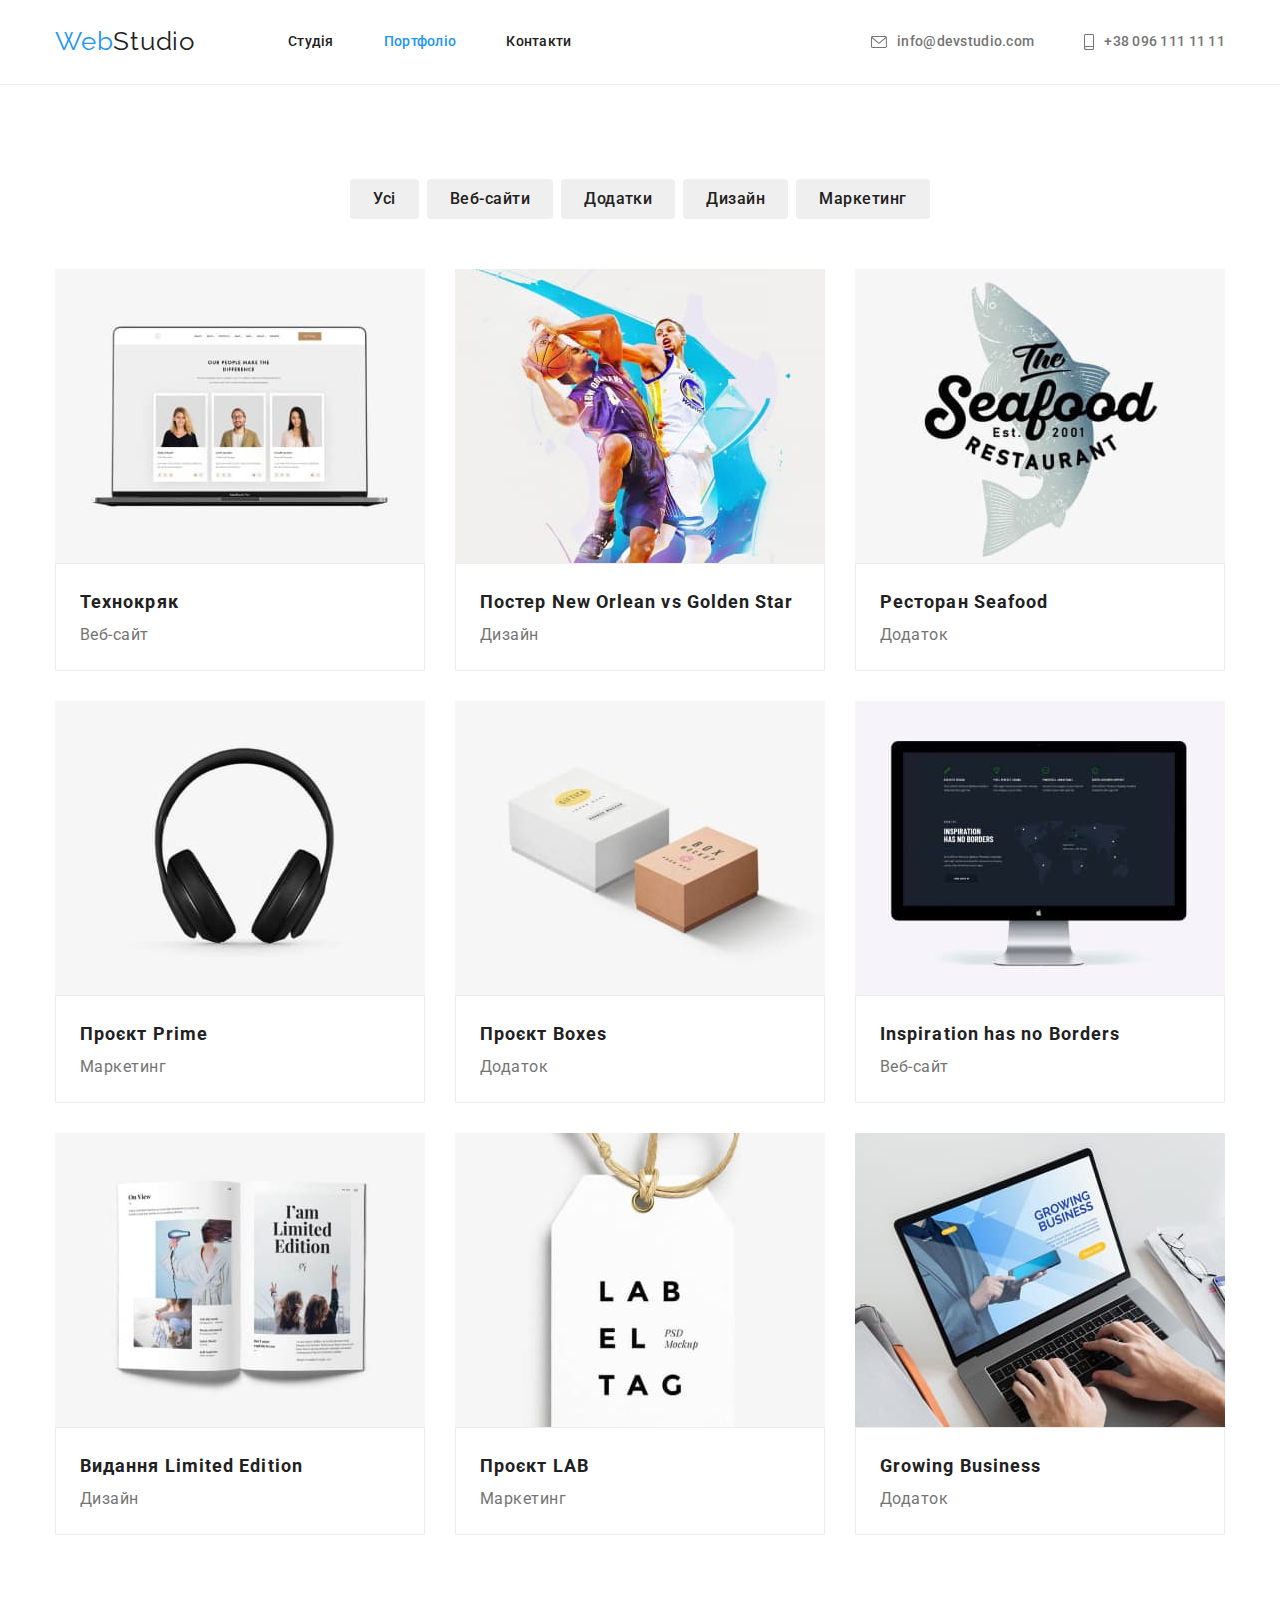
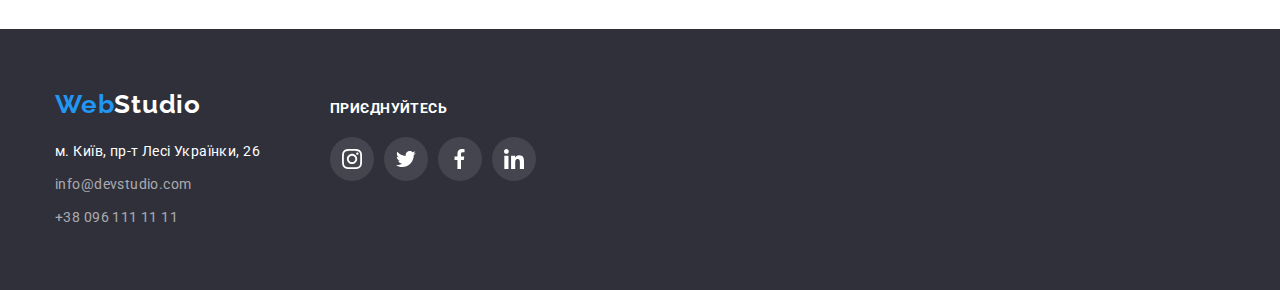
==== portfolio.html @ c9f730bd "Клоновано роботу та додано js" ====
<!DOCTYPE html>
<html lang="uk">
  <head>
    <meta charset="UTF-8" />
    <meta http-equiv="X-UA-Compatible" content="IE=edge" />
    <meta name="viewport" content="width=device-width, initial-scale=1.0" />
    <title>Портфоліо</title>
    <link
      href="https://fonts.googleapis.com/css2?family=Raleway:wght@700&family=Roboto:wght@400;500;700;900&display=swap"
      rel="stylesheet"
    />
    <link
      rel="stylesheet"
      href="https://cdn.jsdelivr.net/npm/modern-normalize@1.1.0/modern-normalize.min.css"
    />
    <link rel="stylesheet" href="./css/styles.css" />
  </head>

  <body>
    <header class="header">
      <div class="container-header">
        <a href="./index.html" class="logo"><span class="logo-color">Web</span>Studio</a>
        <nav>
          <ul class="site-nav">
            <li class="item"><a href="./index.html" class="link">Студія</a></li>
            <li class="item"><a href="./portfolio.html" class="link current">Портфоліо</a></li>
            <li class="item"><a href="" class="link">Контакти</a></li>
          </ul>
        </nav>
        <ul class="contact-nav">
          <li class="item">
            <a href="mailto:info@devstudio.com" class="link">
              <svg class="icon-mail" width="16px" height="12px">
                <use href="./images/icon/symbol-defs.svg#icon-envelope"></use>
              </svg>
              info@devstudio.com
            </a>
          </li>
          <li class="item">
            <a href="tel:+380961111111" class="link">
              <svg class="icon-phone" width="10" height="16">
                <use href="./images/icon/symbol-defs.svg#icon-smartphone"></use>
              </svg>
              +38 096 111 11 11
            </a>
          </li>
        </ul>
      </div>
    </header>
    <main>
      <section class="filters section">
        <div class="container">
          <h1 class="visuality-hidden">Фільтри</h1>
          <ul class="filters-button">
            <li class="item"><button type="button" class="filter-button">Усі</button></li>
            <li class="item"><button type="button" class="filter-button">Веб-сайти</button></li>
            <li class="item"><button type="button" class="filter-button">Додатки</button></li>
            <li class="item"><button type="button" class="filter-button">Дизайн</button></li>
            <li class="item"><button type="button" class="filter-button">Маркетинг</button></li>
          </ul>
          <ul class="card-list">
            <li class="card">
              <a href="" class="card-link">
                <img
                  src="./images/portfolio/technocrack.jpg"
                  alt="Технокряк"
                  width="370"
                  height="294"
                />
                <div class="card-text">
                  <h2 class="card-name">Технокряк</h2>
                  <p class="card-filter">Веб-сайт</p>
                </div>
              </a>
            </li>
            <li class="card">
              <a href="" class="card-link">
                <img
                  src="./images/portfolio/poster-new-orlean-vs-golden-star.jpg"
                  alt="Постер Новий Арлеан проти Золотої зірки"
                  width="370"
                  height="294"
                />
                <div class="card-text">
                  <h2 class="card-name">Постер <span lang="en">New Orlean vs Golden Star</span></h2>
                  <p class="card-filter">Дизайн</p>
                </div>
              </a>
            </li>
            <li class="card">
              <a href="" class="card-link">
                <img
                  src="./images/portfolio/restaurant-seafood.jpg"
                  alt="Ресторан Морська їжа"
                  width="370"
                  height="294"
                />
                <div class="card-text">
                  <h2 class="card-name">Ресторан <span lang="en">Seafood</span></h2>
                  <p class="card-filter">Додаток</p>
                </div>
              </a>
            </li>
            <li class="card">
              <a href="" class="card-link">
                <img
                  src="./images/portfolio/project-prime.jpg"
                  alt="Проєкт Прайм"
                  width="370"
                  height="294"
                />
                <div class="card-text">
                  <h2 class="card-name">Проєкт <span lang="en">Prime</span></h2>
                  <p class="card-filter">Маркетинг</p>
                </div>
              </a>
            </li>
            <li class="card">
              <a href="" class="card-link">
                <img
                  src="./images/portfolio/project-boxes.jpg"
                  alt="Проєкт Коробки"
                  width="370"
                  height="294"
                />
                <div class="card-text">
                  <h2 class="card-name">Проєкт <span lang="en">Boxes</span></h2>
                  <p class="card-filter">Додаток</p>
                </div>
              </a>
            </li>
            <li class="card">
              <a href="" class="card-link">
                <img
                  src="./images/portfolio/inspiration-has-no-borders.jpg"
                  alt="Натхнення не має кордонів"
                  width="370"
                  height="294"
                />
                <div class="card-text">
                  <h2 class="card-name" lang="en">Inspiration has no Borders</h2>
                  <p class="card-filter">Веб-сайт</p>
                </div>
              </a>
            </li>
            <li class="card">
              <a href="" class="card-link">
                <img
                  src="./images/portfolio/edition-limited-edition.jpg"
                  alt="Видання Лімітована серія"
                  width="370"
                  height="294"
                />
                <div class="card-text">
                  <h2 class="card-name">Видання <span lang="en">Limited Edition</span></h2>
                  <p class="card-filter">Дизайн</p>
                </div>
              </a>
            </li>
            <li class="card">
              <a href="" class="card-link">
                <img
                  src="./images/portfolio/project-lab.jpg"
                  alt="Проєкт ЛАБ"
                  width="370"
                  height="294"
                />
                <div class="card-text">
                  <h2 class="card-name">Проєкт <span lang="en">LAB</span></h2>
                  <p class="card-filter">Маркетинг</p>
                </div>
              </a>
            </li>
            <li class="card">
              <a href="" class="card-link">
                <img
                  src="./images/portfolio/growing-business.jpg"
                  alt="Зростаючий бізнес"
                  width="370"
                  height="294"
                />
                <div class="card-text">
                  <h2 class="card-name" lang="en">Growing Business</h2>
                  <p class="card-filter">Додаток</p>
                </div>
              </a>
            </li>
          </ul>
        </div>
      </section>
    </main>
    <footer class="footer">
      <div class="container-footer">
        <div class="container-footer-contact">
          <a href="./index.html" class="footer-logo"
            ><span class="footer-logo-color">Web</span>Studio</a
          >
          <address class="footer-data">
            <ul>
              <li class="footer-list">
                <a
                  href="https://goo.gl/maps/ptfZGaNhQpZEAZDF7"
                  class="footer-address"
                  target="_blank"
                  rel="noopener noreferrer"
                  >м. Київ, пр-т Лесі Українки, 26</a
                >
              </li>
              <li class="footer-list">
                <a href="mailto:info@devstudio.com" class="footer-contact">info@devstudio.com</a>
              </li>
              <li>
                <a href="tel:+380961111111" class="footer-contact">+38 096 111 11 11</a>
              </li>
            </ul>
          </address>
        </div>
        <div class="container-footer-joib">
          <h2 class="footer-join">ПРИЄДНУЙТЕСЬ</h2>
          <ul class="footer-join-list">
            <li class="footer-join-element">
              <a href="https://www.instagram.com" class="footer-join-link">
                <svg class="footer-link-icon" width="20" height="20">
                  <use href="./images/icon/symbol-defs.svg#icon-instagram"></use>
                </svg>
              </a>
            </li>
            <li class="footer-join-element">
              <a href="https://www.twitter.com" class="footer-join-link">
                <svg class="footer-link-icon" width="20" height="20">
                  <use href="./images/icon/symbol-defs.svg#icon-twitter"></use>
                </svg>
              </a>
            </li>
            <li class="footer-join-element">
              <a href="https://www.facebook.com" class="footer-join-link">
                <svg class="footer-link-icon" width="20" height="20">
                  <use href="./images/icon/symbol-defs.svg#icon-facebook"></use>
                </svg>
              </a>
            </li>
            <li class="footer-join-element">
              <a href="https://www.linkedin.com" class="footer-join-link">
                <svg class="footer-link-icon" width="20" height="20">
                  <use href="./images/icon/symbol-defs.svg#icon-linkedin"></use>
                </svg>
              </a>
            </li>
          </ul>
        </div>
      </div>
    </footer>
  </body>
</html>
---- css/styles.css ----
:root {
    --primary-text-color: #FFFFFF;
    --title-text-colot: #212121;
    --accent-color: #757575;
    --accent-text-color: #2196f3;
    --special-background-color: #2F303A;
    --team-background-color: #F5F4FA;
    --contact-text-color: rgba(255, 255, 255, 0.6);
}

body {
    background-color: var(--primary-text-color);
    color: var(--title-text-colot);

    font-family: Roboto, sans-serif;
}

ul {
    list-style: none;
    padding-left: 0;
}

h1,
h2,
h3,
h4,
p,
ul {
    margin: 0 0;
}

img {
    display: block;
    max-width: 100%;
}

.visuality-hidden {
    position: absolute;
    width: 1px;
    height: 1px;
    margin: -1px;
    border: 0;
    padding: 0;
    white-space: nowrap;
    clip-path: inset(100%);
    clip: rect(0 0 0 0);
    overflow: hidden;
}

/*колір текста (чорний): #212121;*/
/*колір текста (синій): #2196F3;*/
/*колір текста (сірий): #757575;*/
/*колір логотипу: синій: #2196F3; чорний: #000000*/
/*колір фону (шапка, футер): #2F303A;*/
/*колір пошти та номера в футері: rgba(255, 255, 255, 0.6);*/
/*колір кнопки: #188CE8;*/

/* container  */

.container {
    width: 1200px;
    padding-left: 15px;
    padding-right: 15px;
    margin: 0 auto;
}

.section {
    padding: 94px 0;
}

/* HEADER  */

.header {
    background-color: var(--primary-text-color);
    border-bottom: 1px solid #ECECEC;
}

.container-header {
    display: flex;
    align-items: center;
    width: 1200px;
    padding-left: 15px;
    padding-right: 15px;
    margin: 0 auto;
}

.logo {
    margin-right: 93px;
    color: var(--title-text-colot);
    font-family: Raleway;
    font-size: 26px;
    line-height: 1.19;
    letter-spacing: 0.03em;
    text-decoration: none;
}

.logo-color {
    color: var(--accent-text-color);
    font-family: Raleway;
    letter-spacing: 0.03em;
}

.logo, .logo-color {
    padding: 24px 0;
}

.site-nav {
    display: flex;
}

.site-nav .item + .item,
.contact-nav .item + .item {
    margin-left: 50px;
}

.site-nav .link {
    display: block;
    padding: 32px 0;

    color: var(--title-text-colot);
    font-weight: 500;
    font-size: 14px;
    line-height: 1.4;
    letter-spacing: 0.02em;
    text-decoration: none;
}

.site-nav .link:hover,
.site-nav .link:focus {
    color: var(--accent-text-color);
}

.site-nav .link.current {
    color: var(--accent-text-color);
}

.contact-nav {
    margin-top: 0;
    margin-bottom: 0;
    display: flex;
    margin-left: auto;
}

.contact-nav .link {
    display: flex;
    padding: 32px 0;

    color: var(--accent-color);
    font-weight: 500;
    font-size: 14px;
    line-height: 1.4;
    letter-spacing: 0.02em;
    text-decoration: none;
    align-items: center;
}

.contact-nav .link:hover,
.contact-nav .link:focus {
    color: var(--accent-text-color);
}

.icon-mail {
    fill: currentColor;
    margin-right: 10px;
}

.icon-phone {
    fill: currentColor;
    margin-right: 10px;
}

/* HERO */

.hero {
margin-left: auto;
margin-right: auto;

    background-color: #C4C4C4;
    background-image: linear-gradient(rgba(47, 48, 58, 0.4), rgba(47, 48, 58, 0.4)),
    url(../images/background-image/bg-image.jpg); 
    background-repeat: no-repeat;
    background-position: center;
    background-size: cover;
    max-width: 1600px;
    height: 600px;
    padding: 200px 0;
    text-align: center;
}

.hero-title {
    margin-top: 0;
    margin-bottom: 30px;
    width: 696px;
    margin-left: auto;
    margin-right: auto;

    color: var(--primary-text-color);
    font-weight: 900;
    font-size: 44px;
    line-height: 1.36;
    letter-spacing: 0.06em;
    text-transform: uppercase;
}

.hero-button {
    padding: 10px 32px;
    border-radius: 4px;
    border: 1px solid transparent;

    font-weight: 700;
    background-color: var(--accent-text-color);
    color: var(--primary-text-color);
    font-size: 16px;
    line-height: 1.88;
    letter-spacing: 0.06em;
    cursor: pointer;
}

.hero-button:focus,
.hero-button:hover {
    background-color: #188CE8;
}

/* FEATURES */

.feature-list {
    display: flex;
    gap: 30px;
}

.feature-list .item {
    width: 270px;
}

.features-title {
    margin-top: 0;
    margin-bottom: 10px;

    color: var(--title-text-colot);
    font-size: 14px;
    line-height: 1.14;
    letter-spacing: 0.03em;
    text-transform: uppercase;
}

.features-icons {
    display: flex;
    margin-bottom: 30px;
    align-content: center;

    background-color: var(--team-background-color);
    height: 120px;
    align-items: center;
    justify-content: center;
}

.features-text {
    margin-top: 0;
    margin-bottom: 0;

    color: var(--accent-color);
    font-size: 14px;
    line-height: 1.71;
    letter-spacing: 0.03em;
}

/* ACTION  */

.action.section {
    padding-top: 0;
}

.action-title {
    margin-top: 0;
    margin-bottom: 50px;

    color: var(--title-text-colot);
    font-size: 36px;
    line-height: 1.17;
    letter-spacing: 0.03em;
    text-align: center;
}

.action-list {
    display: flex;
    padding: auto 0;
    gap: 30px;
}

.action-list .item {
    padding: 0;
}

/* TEAM */

.team {
    background-color: var(--team-background-color);
}

.team-list {
    display: flex;
    gap: 30px;
}

.team-title {
    margin-bottom: 50px;

    color: var(--title-text-colot);
    font-size: 36px;
    line-height: 1.17;
    letter-spacing: 0.03em;
    text-align: center;
}

.team-card {
    background-color: var(--primary-text-color);
    width: 270px;
    border-radius: 0px 0px 4px 4px;
    box-shadow: 
    0px 1px 3px rgba(0, 0, 0, 0.12), 
    0px 1px 1px rgba(0, 0, 0, 0.14), 
    0px 2px 1px rgba(0, 0, 0, 0.2);
}

.team-text {
    padding-top: 30px;
    padding-bottom: 30px;
}

.team-name {
    margin-bottom: 10px;

    color: var(--title-text-colot);
    font-weight: 500;
    font-size: 16px;
    line-height: 1.19;
    letter-spacing: 0.03em;
    text-align: center;
}

.team-position {
    margin-bottom: 16px;

    color: var(--accent-color);
    line-height: 1.19;
    letter-spacing: 0.03em;
    text-align: center;
}

.team-join-list {
    display: flex;
    gap: 10px;
    justify-content: center;
}

.team-join-link {
    background-color: var(--primary-text-color);
    color: #AFB1B8;
    width: 44px;
    height: 44px;
    border-radius: 50%;
    border: 1px solid transparent;
    display: flex;
    align-items: center;
    justify-content: center;
}

.team-link-icon {
    fill: currentColor;
}

.team-join-link:hover,
.team-join-link:focus {
    background-color: var(--accent-text-color);
    color: var(--primary-text-color);
    outline: transparent;
}

/* CLIENT */

.client-title {
    margin-bottom: 50px;

    font-size: 36px;
    line-height: 1.17;
    text-align: center;
    letter-spacing: 0.03em;
}

.client-list {
    display: flex;
    gap: 30px;
}

.client-link {
    width: 170px;
    height: 92px;
    color: #AFB1B8;
    border: 1px solid #AFB1B8;
    border-radius: 4px;
    display: flex;
    align-items: center;
    justify-content: center;
}

.client-logo {
    fill: currentColor;
}

.client-link:hover,
.client-link:focus {
    color: var(--accent-text-color);
    border: 1px solid currentColor;
    outline: transparent;
}

/* FILTER  */

.filters-button {
    display: flex;
    justify-content: center;
    gap: 8px;
    margin-bottom: 50px;
}

.filter-button {
    padding: 6px 22px;

    color: var(--title-text-colot);
    font-weight: 500;
    font-size: 16px;
    line-height: 1.63;
    letter-spacing: 0.03em;
    text-align: center;
    cursor: pointer;
    border-radius: 4px;
    border: 1px solid transparent;
}

.filter-button:hover,
.filter-button:focus {
    background-color: var(--accent-text-color);
    color: var(--primary-text-color);
    box-shadow:
    0px 3px 1px rgba(0, 0, 0, 0.1),
    0px 1px 2px rgba(0, 0, 0, 0.08),
    0px 2px 2px rgba(0, 0, 0, 0.12);
}

/* PORTFOLIO */

.card-list {
    display: flex;
    flex-wrap: wrap;
    gap: 30px;
    text-decoration: none;
}

.card {
    background-color: var(--primary-text-color);
    width: 370px;
}

.card-link {
    display: block;
    text-decoration: none;
    outline: transparent;
}

.card-link:hover, 
.card-link:focus {
    box-shadow: 
    0px 1px 1px rgba(0, 0, 0, 0.12), 
    0px 4px 4px rgba(0, 0, 0, 0.06), 
    1px 4px 6px rgba(0, 0, 0, 0.16);
}

.card-text {
    padding: 20px 24px;
    border: 1px solid #EEEEEE;
}

.card-name {
    color: var(--title-text-colot);
    font-size: 18px;
    line-height: 2;
    letter-spacing: 0.06em;
}

.card-filter {
    color: var(--accent-color);
    line-height: 1.88;
    letter-spacing: 0.03em;
}

/* FOOTER */

.footer {
    background-color: var(--special-background-color);
    padding: 60px 0;
}

.container-footer {
    display: flex;
    align-items: baseline;
    width: 1200px;
    padding-left: 15px;
    padding-right: 15px;
    margin: 0 auto;
}

.container-footer-contact {
    margin-right: 70px;
}

.footer-logo-color {
    color: var(--accent-text-color);
    font-family: Raleway;
    font-weight: 700;
    font-size: 26px;
    line-height: 1.19;
    letter-spacing: 0.03em;
    text-decoration: none;
}

.footer-logo {
    color: var(--primary-text-color);
    font-family: 'Raleway';
    font-weight: 700;
    font-size: 26px;
    line-height: 1.19;
    letter-spacing: 0.03em;
    text-decoration: none;
}

.footer-data {
    font-style: normal;
}

.footer-address {
    display: block;
    color: var(--primary-text-color);
    text-decoration: none;
    margin-top: 20px;
        
    font-size: 14px;
    line-height: 1.71;
    letter-spacing: 0.03em;
}

.footer-contact {
    display: block;
    color: var(--contact-text-color);
    text-decoration: none;
    margin-top: 9px;
    
    font-size: 14px;
    line-height: 1.71;
    letter-spacing: 0.03em;
}

.footer-address:focus,
.footer-address:hover,
.footer-contact:focus,
.footer-contact:hover {
    color: var(--accent-text-color);
}

.footer-join {
    margin-bottom: 20px;

    color: var(--primary-text-color);
    font-size: 14px;
    line-height: 1.14;
    letter-spacing: 0.03em;
}

.footer-join-list {
    display: inline-flex;
    gap: 10px;
    fill: var(--primary-text-color);
}

.footer-join-element {
    color: var(--primary-text-color);
}

.footer-join-link {
    background-color: rgba(255, 255, 255, 0.1);
    color: var(--primary-text-color);
    width: 44px;
    height: 44px;
    border-radius: 50%;
    border: 1px solid transparent;
    display: flex;
    align-items: center;
    justify-content: center;
}

.footer-link-icon {
    fill: currentColor;
}

.footer-join-link:hover,
.footer-join-link:focus {
    background-color: var(--accent-text-color);
    outline: transparent;
}
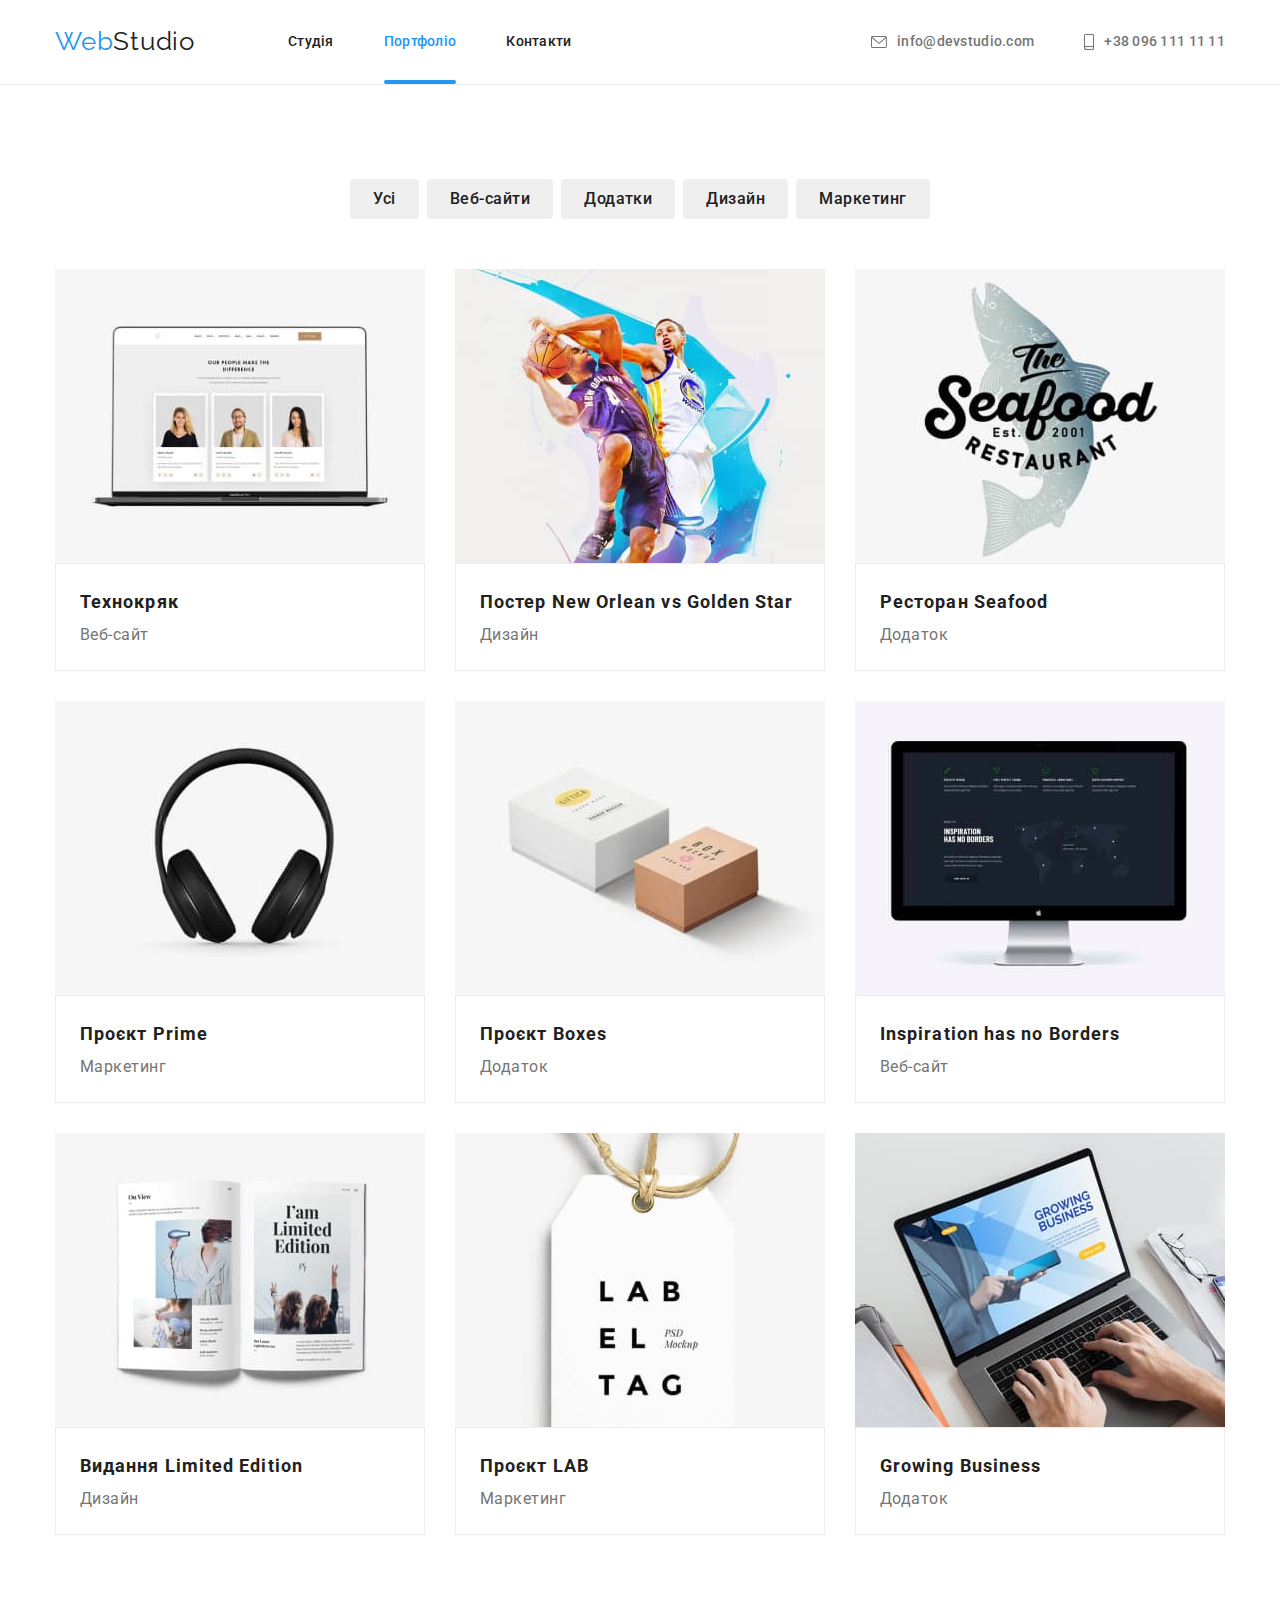
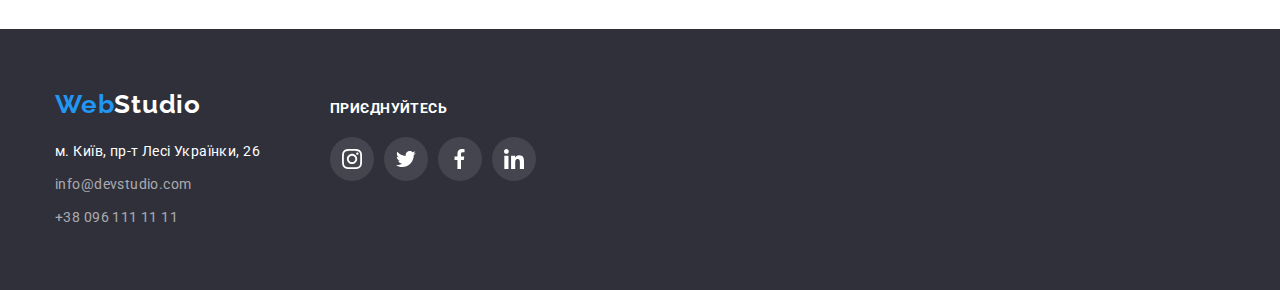
==== commit 28df0c23: "Робота 5 за прикладом" ====
--- a/portfolio.html
+++ b/portfolio.html
@@ -30,7 +30,7 @@
         <ul class="contact-nav">
           <li class="item">
             <a href="mailto:info@devstudio.com" class="link">
-              <svg class="icon-mail" width="16px" height="12px">
+              <svg class="icon-mail" width="16" height="12">
                 <use href="./images/icon/symbol-defs.svg#icon-envelope"></use>
               </svg>
               info@devstudio.com
@@ -60,130 +60,213 @@
           </ul>
           <ul class="card-list">
             <li class="card">
-              <a href="" class="card-link">
-                <img
-                  src="./images/portfolio/technocrack.jpg"
-                  alt="Технокряк"
-                  width="370"
-                  height="294"
-                />
-                <div class="card-text">
-                  <h2 class="card-name">Технокряк</h2>
-                  <p class="card-filter">Веб-сайт</p>
-                </div>
-              </a>
-            </li>
-            <li class="card">
-              <a href="" class="card-link">
-                <img
-                  src="./images/portfolio/poster-new-orlean-vs-golden-star.jpg"
-                  alt="Постер Новий Арлеан проти Золотої зірки"
-                  width="370"
-                  height="294"
-                />
-                <div class="card-text">
-                  <h2 class="card-name">Постер <span lang="en">New Orlean vs Golden Star</span></h2>
-                  <p class="card-filter">Дизайн</p>
-                </div>
-              </a>
-            </li>
-            <li class="card">
-              <a href="" class="card-link">
-                <img
-                  src="./images/portfolio/restaurant-seafood.jpg"
-                  alt="Ресторан Морська їжа"
-                  width="370"
-                  height="294"
-                />
-                <div class="card-text">
-                  <h2 class="card-name">Ресторан <span lang="en">Seafood</span></h2>
-                  <p class="card-filter">Додаток</p>
-                </div>
-              </a>
-            </li>
-            <li class="card">
-              <a href="" class="card-link">
-                <img
-                  src="./images/portfolio/project-prime.jpg"
-                  alt="Проєкт Прайм"
-                  width="370"
-                  height="294"
-                />
-                <div class="card-text">
-                  <h2 class="card-name">Проєкт <span lang="en">Prime</span></h2>
-                  <p class="card-filter">Маркетинг</p>
-                </div>
-              </a>
-            </li>
-            <li class="card">
-              <a href="" class="card-link">
-                <img
-                  src="./images/portfolio/project-boxes.jpg"
-                  alt="Проєкт Коробки"
-                  width="370"
-                  height="294"
-                />
-                <div class="card-text">
-                  <h2 class="card-name">Проєкт <span lang="en">Boxes</span></h2>
-                  <p class="card-filter">Додаток</p>
-                </div>
-              </a>
-            </li>
-            <li class="card">
-              <a href="" class="card-link">
-                <img
-                  src="./images/portfolio/inspiration-has-no-borders.jpg"
-                  alt="Натхнення не має кордонів"
-                  width="370"
-                  height="294"
-                />
-                <div class="card-text">
-                  <h2 class="card-name" lang="en">Inspiration has no Borders</h2>
-                  <p class="card-filter">Веб-сайт</p>
-                </div>
-              </a>
-            </li>
-            <li class="card">
-              <a href="" class="card-link">
-                <img
-                  src="./images/portfolio/edition-limited-edition.jpg"
-                  alt="Видання Лімітована серія"
-                  width="370"
-                  height="294"
-                />
-                <div class="card-text">
-                  <h2 class="card-name">Видання <span lang="en">Limited Edition</span></h2>
-                  <p class="card-filter">Дизайн</p>
-                </div>
-              </a>
-            </li>
-            <li class="card">
-              <a href="" class="card-link">
-                <img
-                  src="./images/portfolio/project-lab.jpg"
-                  alt="Проєкт ЛАБ"
-                  width="370"
-                  height="294"
-                />
-                <div class="card-text">
-                  <h2 class="card-name">Проєкт <span lang="en">LAB</span></h2>
-                  <p class="card-filter">Маркетинг</p>
-                </div>
-              </a>
-            </li>
-            <li class="card">
-              <a href="" class="card-link">
-                <img
-                  src="./images/portfolio/growing-business.jpg"
-                  alt="Зростаючий бізнес"
-                  width="370"
-                  height="294"
-                />
-                <div class="card-text">
-                  <h2 class="card-name" lang="en">Growing Business</h2>
-                  <p class="card-filter">Додаток</p>
-                </div>
-              </a>
+              <div class="card-section">
+                <a href="" class="card-link">
+                  <div class="card-secret">
+                    <img
+                      src="./images/portfolio/technocrack.jpg"
+                      alt="Технокряк"
+                      width="370"
+                      height="294"
+                    />
+                    <p class="card-description">
+                      Ресурс пропонує комплексні пропозиції з різним рівнем функціоналу та сервісів.
+                      Все це дозволить відвідувачу отримати вичерпні відомості про компанію чи
+                      приватну особу.
+                    </p>
+                  </div>
+                  <div class="card-text">
+                    <h2 class="card-name">Технокряк</h2>
+                    <p class="card-filter">Веб-сайт</p>
+                  </div>
+                </a>
+              </div>
+            </li>
+            <li class="card">
+              <div class="card-section">
+                <a href="" class="card-link">
+                  <div class="card-secret">
+                    <img
+                      src="./images/portfolio/poster-new-orlean-vs-golden-star.jpg"
+                      alt="Постер Новий Арлеан проти Золотої зірки"
+                      width="370"
+                      height="294"
+                    />
+                    <p class="card-description">
+                      Ресурс пропонує комплексні пропозиції з різним рівнем функціоналу та сервісів.
+                      Все це дозволить відвідувачу отримати вичерпні відомості про компанію чи
+                      приватну особу.
+                    </p>
+                  </div>
+                  <div class="card-text">
+                    <h2 class="card-name">
+                      Постер <span lang="en">New Orlean vs Golden Star</span>
+                    </h2>
+                    <p class="card-filter">Дизайн</p>
+                  </div>
+                </a>
+              </div>
+            </li>
+            <li class="card">
+              <div class="card-section">
+                <a href="" class="card-link">
+                  <div class="card-secret">
+                    <img
+                      src="./images/portfolio/restaurant-seafood.jpg"
+                      alt="Ресторан Морська їжа"
+                      width="370"
+                      height="294"
+                    />
+                    <p class="card-description">
+                      Ресурс пропонує комплексні пропозиції з різним рівнем функціоналу та сервісів.
+                      Все це дозволить відвідувачу отримати вичерпні відомості про компанію чи
+                      приватну особу.
+                    </p>
+                  </div>
+                  <div class="card-text">
+                    <h2 class="card-name">Ресторан <span lang="en">Seafood</span></h2>
+                    <p class="card-filter">Додаток</p>
+                  </div>
+                </a>
+              </div>
+            </li>
+            <li class="card">
+              <div class="card-section">
+                <a href="" class="card-link">
+                  <div class="card-secret">
+                    <img
+                      src="./images/portfolio/project-prime.jpg"
+                      alt="Проєкт Прайм"
+                      width="370"
+                      height="294"
+                    />
+                    <p class="card-description">
+                      Ресурс пропонує комплексні пропозиції з різним рівнем функціоналу та сервісів.
+                      Все це дозволить відвідувачу отримати вичерпні відомості про компанію чи
+                      приватну особу.
+                    </p>
+                  </div>
+                  <div class="card-text">
+                    <h2 class="card-name">Проєкт <span lang="en">Prime</span></h2>
+                    <p class="card-filter">Маркетинг</p>
+                  </div>
+                </a>
+              </div>
+            </li>
+            <li class="card">
+              <div class="card-section">
+                <a href="" class="card-link">
+                  <div class="card-secret">
+                    <img
+                      src="./images/portfolio/project-boxes.jpg"
+                      alt="Проєкт Коробки"
+                      width="370"
+                      height="294"
+                    />
+                    <p class="card-description">
+                      Ресурс пропонує комплексні пропозиції з різним рівнем функціоналу та сервісів.
+                      Все це дозволить відвідувачу отримати вичерпні відомості про компанію чи
+                      приватну особу.
+                    </p>
+                  </div>
+                  <div class="card-text">
+                    <h2 class="card-name">Проєкт <span lang="en">Boxes</span></h2>
+                    <p class="card-filter">Додаток</p>
+                  </div>
+                </a>
+              </div>
+            </li>
+            <li class="card">
+              <div class="card-section">
+                <a href="" class="card-link">
+                  <div class="card-secret">
+                    <img
+                      src="./images/portfolio/inspiration-has-no-borders.jpg"
+                      alt="Натхнення не має кордонів"
+                      width="370"
+                      height="294"
+                    />
+                    <p class="card-description">
+                      Ресурс пропонує комплексні пропозиції з різним рівнем функціоналу та сервісів.
+                      Все це дозволить відвідувачу отримати вичерпні відомості про компанію чи
+                      приватну особу.
+                    </p>
+                  </div>
+                  <div class="card-text">
+                    <h2 class="card-name" lang="en">Inspiration has no Borders</h2>
+                    <p class="card-filter">Веб-сайт</p>
+                  </div>
+                </a>
+              </div>
+            </li>
+            <li class="card">
+              <div class="card-section">
+                <a href="" class="card-link">
+                  <div class="card-secret">
+                    <img
+                      src="./images/portfolio/edition-limited-edition.jpg"
+                      alt="Видання Лімітована серія"
+                      width="370"
+                      height="294"
+                    />
+                    <p class="card-description">
+                      Ресурс пропонує комплексні пропозиції з різним рівнем функціоналу та сервісів.
+                      Все це дозволить відвідувачу отримати вичерпні відомості про компанію чи
+                      приватну особу.
+                    </p>
+                  </div>
+                  <div class="card-text">
+                    <h2 class="card-name">Видання <span lang="en">Limited Edition</span></h2>
+                    <p class="card-filter">Дизайн</p>
+                  </div>
+                </a>
+              </div>
+            </li>
+            <li class="card">
+              <div class="card-section">
+                <a href="" class="card-link">
+                  <div class="card-secret">
+                    <img
+                      src="./images/portfolio/project-lab.jpg"
+                      alt="Проєкт ЛАБ"
+                      width="370"
+                      height="294"
+                    />
+                    <p class="card-description">
+                      Ресурс пропонує комплексні пропозиції з різним рівнем функціоналу та сервісів.
+                      Все це дозволить відвідувачу отримати вичерпні відомості про компанію чи
+                      приватну особу.
+                    </p>
+                  </div>
+                  <div class="card-text">
+                    <h2 class="card-name">Проєкт <span lang="en">LAB</span></h2>
+                    <p class="card-filter">Маркетинг</p>
+                  </div>
+                </a>
+              </div>
+            </li>
+            <li class="card">
+              <div class="card-section">
+                <a href="" class="card-link">
+                  <div class="card-secret">
+                    <img
+                      src="./images/portfolio/growing-business.jpg"
+                      alt="Зростаючий бізнес"
+                      width="370"
+                      height="294"
+                    />
+                    <p class="card-description">
+                      Ресурс пропонує комплексні пропозиції з різним рівнем функціоналу та сервісів.
+                      Все це дозволить відвідувачу отримати вичерпні відомості про компанію чи
+                      приватну особу.
+                    </p>
+                  </div>
+                  <div class="card-text">
+                    <h2 class="card-name" lang="en">Growing Business</h2>
+                    <p class="card-filter">Додаток</p>
+                  </div>
+                </a>
+              </div>
             </li>
           </ul>
         </div>
--- a/css/styles.css
+++ b/css/styles.css
@@ -131,7 +131,22 @@
 }
 
 .site-nav .link.current {
+    position: relative;
     color: var(--accent-text-color);
+}
+
+.link.current::after {
+    content: '';
+
+    position: absolute;
+    left: 0;
+    bottom: 0;
+
+    display: block;
+    width: 100%;
+    height: 4px;
+    background-color: var(--accent-text-color);
+    border-radius: 2px;
 }
 
 .contact-nav {
@@ -221,6 +236,59 @@
     background-color: #188CE8;
 }
 
+.hero-backdrop {
+    position: fixed;
+    top: 0;
+    left: 0;
+
+    width: 100%;
+    height: 100%;
+
+    background-color: rgba(0, 0, 0, 0.2);
+}
+
+.hero-backdrop.is-hidden {
+    opacity: 0;
+    pointer-events: none;
+}
+
+.hero-modal {
+    position: absolute;
+    top: 50%;
+    left: 50%;
+    transform: translate(-50%, -50%);
+
+    min-width: 528px;
+    min-height: 581px;
+    
+    background-color: var(--primary-text-color);   
+    border-radius: 4px;
+    box-shadow: 
+    0px 1px 3px rgba(0, 0, 0, 0.12), 
+    0px 1px 1px rgba(0, 0, 0, 0.14), 
+    0px 2px 1px rgba(0, 0, 0, 0.2);
+}
+
+.hero-button-close {
+    position: absolute;
+    padding: 5px;
+
+    top: 8px;
+    right: 8px;
+
+    background-color: transparent;
+    fill: #000000;
+    cursor: pointer;
+    border-radius: 50%;
+    border: 1px solid rgba(0, 0, 0, 0.1);
+}
+
+.hero-icon-close {
+    display: flex;
+    align-items: center;
+    justify-content: center;
+}
+
 /* FEATURES */
 
 .feature-list {
@@ -289,6 +357,27 @@
 
 .action-list .item {
     padding: 0;
+    position: relative;
+}
+
+.action-text {
+    position: absolute;
+    bottom: 0;
+    width: 100%;
+
+    display: flex;
+    align-items: center;
+    justify-content: center;
+
+    background-color: rgba(47, 48, 58, 0.8);
+    color: var(--primary-text-color);
+    height: 70px;
+
+    font-size: 14px;
+    line-height: 1.14;
+    text-align: center;
+    letter-spacing: 0.03em;
+    text-transform: uppercase;
 }
 
 /* TEAM */
@@ -462,17 +551,65 @@
 }
 
 .card-link {
+    text-decoration: none;
+}
+
+.card-secret {
+    position: relative;
+
     display: block;
-    text-decoration: none;
     outline: transparent;
-}
-
-.card-link:hover, 
-.card-link:focus {
-    box-shadow: 
-    0px 1px 1px rgba(0, 0, 0, 0.12), 
-    0px 4px 4px rgba(0, 0, 0, 0.06), 
-    1px 4px 6px rgba(0, 0, 0, 0.16);
+    overflow: hidden;
+}
+
+.card-secret:hover .card-description, 
+.card-secret:focus .card-description{
+    transform: translateY(0);
+    opacity: 1;
+    transition: transform 250ms cubic-bezier(0.4, 0, 0.2, 1);
+}
+
+.card-section:hover,
+.card-section:focus {
+    box-shadow:
+        0px 1px 1px rgba(0, 0, 0, 0.12),
+        0px 4px 4px rgba(0, 0, 0, 0.06),
+        1px 4px 6px rgba(0, 0, 0, 0.16);
+}
+
+.card-description {
+    position: absolute;
+    padding: 63px 24px;
+    top: 0;
+    left: 0;
+
+    width: 100%;
+    height: 100%;
+    color: var(--primary-text-color);
+    background-color: #2196f3;
+    font-size: 18px;
+    line-height: 1.56;
+    letter-spacing: 0.03em;
+
+    transform: translateY(100%);
+    opacity: 0;
+}
+
+.card-description:hover,
+.card-description:focus {
+    position: absolute;
+    display: inline-block;
+    padding: 63px 24px;
+    top: 0;
+    left: 0;
+
+    width: 100%;
+    height: 100%;
+    color: var(--primary-text-color);
+    background-color: #2196f3;
+    font-size: 18px;
+    line-height: 1.56;
+    letter-spacing: 0.03em;
 }
 
 .card-text {
